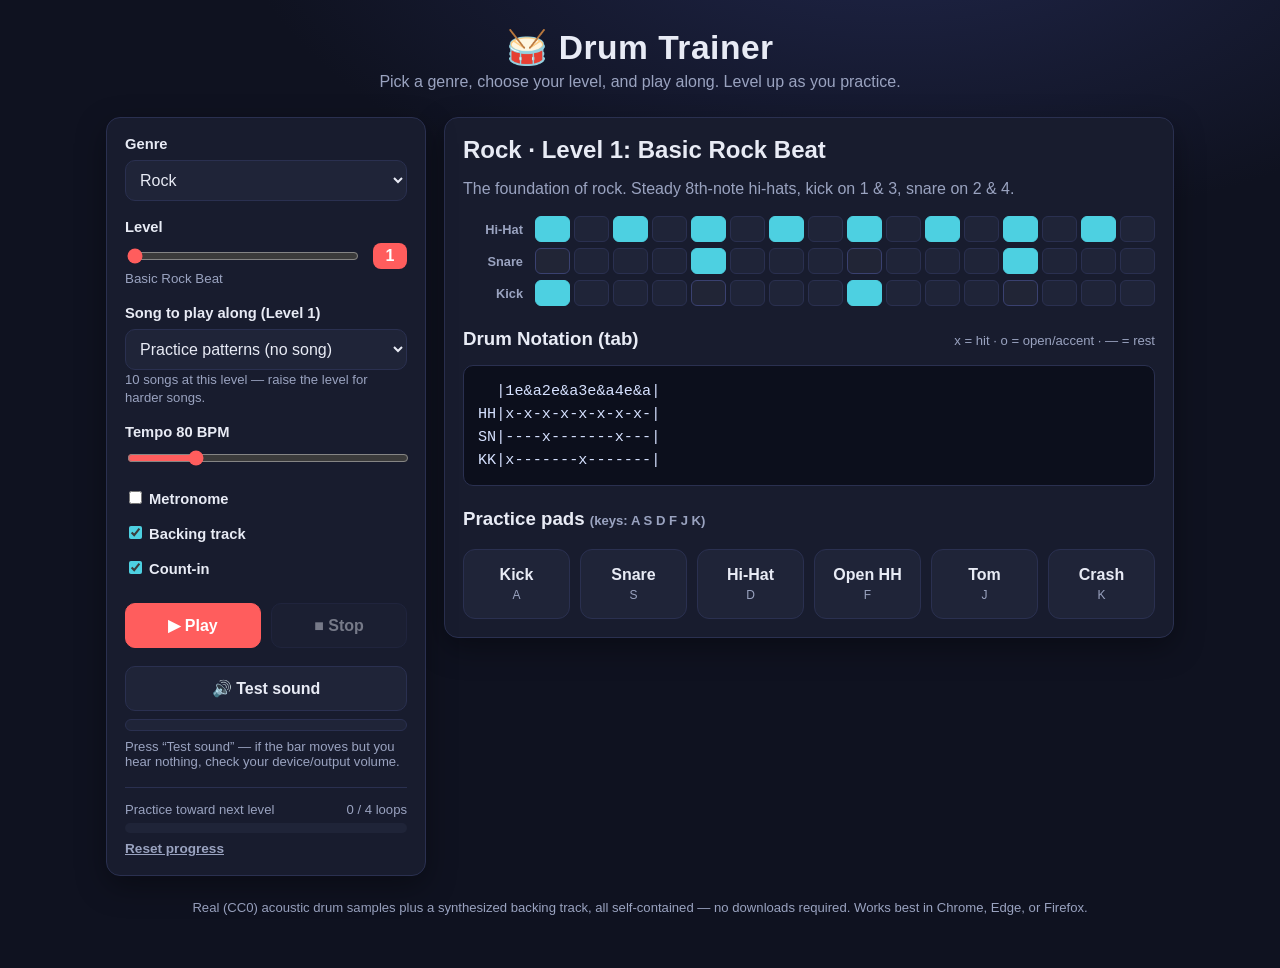
==== drum_trainer/index.html @ 0a499dce "Add 200 play-along songs categorized by level (10 per genre per level) Replaces the two-songs-per-ge" ====
<!DOCTYPE html>
<html lang="en">
<head>
  <meta charset="UTF-8" />
  <meta name="viewport" content="width=device-width, initial-scale=1.0" />
  <title>Drum Trainer — Learn to Play the Drums</title>
  <link rel="stylesheet" href="styles.css" />
</head>
<body>
  <header class="app-header">
    <h1>🥁 Drum Trainer</h1>
    <p class="tagline">Pick a genre, choose your level, and play along. Level up as you practice.</p>
  </header>

  <main class="layout">
    <!-- ============ SETUP / CONTROL PANEL ============ -->
    <section class="panel controls" aria-label="Controls">
      <div class="control-group">
        <label for="genre">Genre</label>
        <select id="genre"></select>
      </div>

      <div class="control-group">
        <label for="level">Level</label>
        <div class="level-row">
          <input type="range" id="level" min="1" max="5" step="1" value="1" />
          <span id="level-badge" class="badge">1</span>
        </div>
        <small id="level-name" class="muted"></small>
      </div>

      <div class="control-group">
        <label for="song" id="song-label">Song to play along</label>
        <select id="song"></select>
        <small id="song-hint" class="muted small"></small>
      </div>

      <div class="control-group">
        <label for="tempo">Tempo <span id="tempo-value">90</span> BPM</label>
        <input type="range" id="tempo" min="50" max="180" step="1" value="90" />
      </div>

      <div class="control-group toggles">
        <label class="check"><input type="checkbox" id="metronome" /> Metronome</label>
        <label class="check"><input type="checkbox" id="backing" checked /> Backing track</label>
        <label class="check"><input type="checkbox" id="countin" checked /> Count-in</label>
      </div>

      <div class="transport">
        <button id="play" class="btn btn-primary">▶ Play</button>
        <button id="stop" class="btn" disabled>■ Stop</button>
      </div>

      <div class="control-group sound-check">
        <button id="test-sound" class="btn">🔊 Test sound</button>
        <div class="meter" title="Live audio output level">
          <div id="meter-fill" class="meter-fill"></div>
        </div>
        <small id="audio-status" class="muted small">Press “Test sound” — if the bar moves but you hear nothing, check your device/output volume.</small>
      </div>

      <div class="progress-wrap">
        <div class="progress-label">
          <span>Practice toward next level</span>
          <span id="loops-count">0 / 4 loops</span>
        </div>
        <div class="progress-bar"><div id="progress-fill" class="progress-fill"></div></div>
        <button id="reset-progress" class="btn btn-link">Reset progress</button>
      </div>
    </section>

    <!-- ============ NOTATION / PLAY AREA ============ -->
    <section class="panel stage" aria-label="Drum notation">
      <div class="stage-header">
        <h2 id="pattern-title">—</h2>
        <p id="pattern-tip" class="muted"></p>
      </div>

      <!-- Visual step-sequencer grid -->
      <div id="grid" class="grid" role="img" aria-label="Drum pattern grid"></div>

      <!-- Standard text drum tab -->
      <div class="tab-section">
        <div class="tab-header">
          <h3>Drum Notation (tab)</h3>
          <span class="muted small">x = hit · o = open/accent · — = rest</span>
        </div>
        <pre id="drum-tab" class="drum-tab"></pre>
      </div>

      <!-- Manual practice pads -->
      <div class="pads-section">
        <h3>Practice pads <span class="muted small">(keys: A S D F J K)</span></h3>
        <div id="pads" class="pads"></div>
      </div>
    </section>
  </main>

  <footer class="app-footer">
    <p class="muted small">Real (CC0) acoustic drum samples plus a synthesized backing track, all self-contained — no downloads required. Works best in Chrome, Edge, or Firefox.</p>
  </footer>

  <script src="samples.js"></script>
  <script src="audio.js"></script>
  <script src="patterns.js"></script>
  <script src="songs.js"></script>
  <script src="app.js"></script>
</body>
</html>
---- drum_trainer/styles.css ----
:root {
  --bg: #0f1220;
  --panel: #181c2e;
  --panel-2: #1f2438;
  --text: #e8ebf5;
  --muted: #9aa3c0;
  --accent: #ff5d5d;
  --accent-2: #4dd0e1;
  --good: #5ad17f;
  --line: #2a3050;
  --radius: 14px;
  --shadow: 0 10px 30px rgba(0,0,0,0.35);
  font-family: -apple-system, BlinkMacSystemFont, "Segoe UI", Roboto, Helvetica, Arial, sans-serif;
}

* { box-sizing: border-box; }

body {
  margin: 0;
  background: radial-gradient(1200px 600px at 70% -10%, #20264a 0%, var(--bg) 55%);
  color: var(--text);
  min-height: 100vh;
  padding-bottom: 40px;
}

.app-header {
  text-align: center;
  padding: 28px 16px 8px;
}
.app-header h1 { margin: 0; font-size: 2.1rem; letter-spacing: 0.5px; }
.tagline { color: var(--muted); margin: 6px 0 0; }

.layout {
  max-width: 1100px;
  margin: 18px auto;
  padding: 0 16px;
  display: grid;
  grid-template-columns: 320px 1fr;
  gap: 18px;
  align-items: start;
}
@media (max-width: 860px) {
  .layout { grid-template-columns: 1fr; }
}

.panel {
  background: var(--panel);
  border: 1px solid var(--line);
  border-radius: var(--radius);
  padding: 18px;
  box-shadow: var(--shadow);
}

/* ---------- Controls ---------- */
.controls { position: sticky; top: 16px; }
.control-group { margin-bottom: 18px; }
.control-group > label {
  display: block;
  font-weight: 600;
  margin-bottom: 8px;
  font-size: 0.92rem;
}
select, input[type="range"] { width: 100%; }
select {
  background: var(--panel-2);
  color: var(--text);
  border: 1px solid var(--line);
  border-radius: 10px;
  padding: 10px;
  font-size: 1rem;
}
input[type="range"] { accent-color: var(--accent); }

.level-row { display: flex; align-items: center; gap: 12px; }
.badge {
  background: var(--accent);
  color: #fff;
  font-weight: 700;
  border-radius: 8px;
  padding: 4px 12px;
  min-width: 34px;
  text-align: center;
}

.toggles { display: flex; flex-direction: column; gap: 8px; }
.check { font-weight: 500; display: flex; align-items: center; gap: 8px; cursor: pointer; }
.check input { accent-color: var(--accent-2); width: auto; }

.transport { display: flex; gap: 10px; margin: 6px 0 18px; }
.btn {
  flex: 1;
  background: var(--panel-2);
  color: var(--text);
  border: 1px solid var(--line);
  border-radius: 10px;
  padding: 12px;
  font-size: 1rem;
  font-weight: 600;
  cursor: pointer;
  transition: transform .05s ease, background .15s ease;
}
.btn:hover:not(:disabled) { background: #283054; }
.btn:active:not(:disabled) { transform: translateY(1px); }
.btn:disabled { opacity: .45; cursor: not-allowed; }
.btn-primary { background: var(--accent); border-color: var(--accent); color: #fff; }
.btn-primary:hover:not(:disabled) { background: #ff7070; }
.btn-link {
  flex: none; background: none; border: none; color: var(--muted);
  text-decoration: underline; padding: 0; font-size: .85rem; margin-top: 8px;
}

/* ---------- Sound check ---------- */
.sound-check { display: flex; flex-direction: column; gap: 8px; }
.meter { background: var(--panel-2); border: 1px solid var(--line); border-radius: 999px; height: 12px; overflow: hidden; }
.meter-fill { height: 100%; width: 0%; background: linear-gradient(90deg, var(--good), #ffd166, var(--accent)); transition: width .06s linear; }

/* ---------- Progress ---------- */
.progress-wrap { border-top: 1px solid var(--line); padding-top: 14px; }
.progress-label { display: flex; justify-content: space-between; font-size: .82rem; color: var(--muted); margin-bottom: 6px; }
.progress-bar { background: var(--panel-2); border-radius: 999px; height: 10px; overflow: hidden; }
.progress-fill { background: linear-gradient(90deg, var(--accent-2), var(--good)); height: 100%; width: 0%; transition: width .3s ease; }

/* ---------- Stage ---------- */
.stage-header h2 { margin: 0 0 4px; }
.muted { color: var(--muted); }
.small { font-size: .82rem; }

/* ---------- Grid sequencer ---------- */
.grid { display: grid; gap: 6px; margin: 18px 0 22px; overflow-x: auto; }
.grid-row { display: grid; grid-template-columns: 64px 1fr; align-items: center; gap: 8px; }
.row-label {
  font-size: .8rem; font-weight: 700; color: var(--muted);
  text-align: right; padding-right: 4px; white-space: nowrap;
}
.steps { display: grid; gap: 4px; }
.cell {
  height: 26px; border-radius: 6px;
  background: var(--panel-2); border: 1px solid var(--line);
}
.cell.beat { border-color: #3a4170; }
.cell.on { background: var(--accent-2); border-color: var(--accent-2); }
.cell.on.accent { background: var(--accent); border-color: var(--accent); }
.cell.playing { outline: 2px solid #fff; outline-offset: -2px; }
.cell.flash { box-shadow: 0 0 0 2px #fff inset; }
.beatline { background: rgba(255,255,255,0.04); }

/* ---------- Drum tab ---------- */
.tab-section { margin-top: 8px; }
.tab-header { display: flex; align-items: baseline; gap: 12px; justify-content: space-between; }
.tab-header h3 { margin: 0; }
.drum-tab {
  background: #0c0f1c; border: 1px solid var(--line); border-radius: 10px;
  padding: 14px; overflow-x: auto; font-family: "SFMono-Regular", Consolas, "Liberation Mono", monospace;
  font-size: .95rem; line-height: 1.5; color: #d6e1ff;
}

/* ---------- Pads ---------- */
.pads-section { margin-top: 22px; }
.pads { display: flex; flex-wrap: wrap; gap: 10px; margin-top: 10px; }
.pad {
  flex: 1 1 90px; min-width: 90px;
  background: var(--panel-2); border: 1px solid var(--line);
  border-radius: 12px; padding: 16px 10px; text-align: center;
  cursor: pointer; user-select: none; transition: transform .05s, background .1s;
}
.pad:active, .pad.hit { background: var(--accent); border-color: var(--accent); transform: translateY(2px); }
.pad .pad-name { font-weight: 700; }
.pad .pad-key { display: block; color: var(--muted); font-size: .75rem; margin-top: 4px; }

.app-footer { text-align: center; margin-top: 24px; padding: 0 16px; }
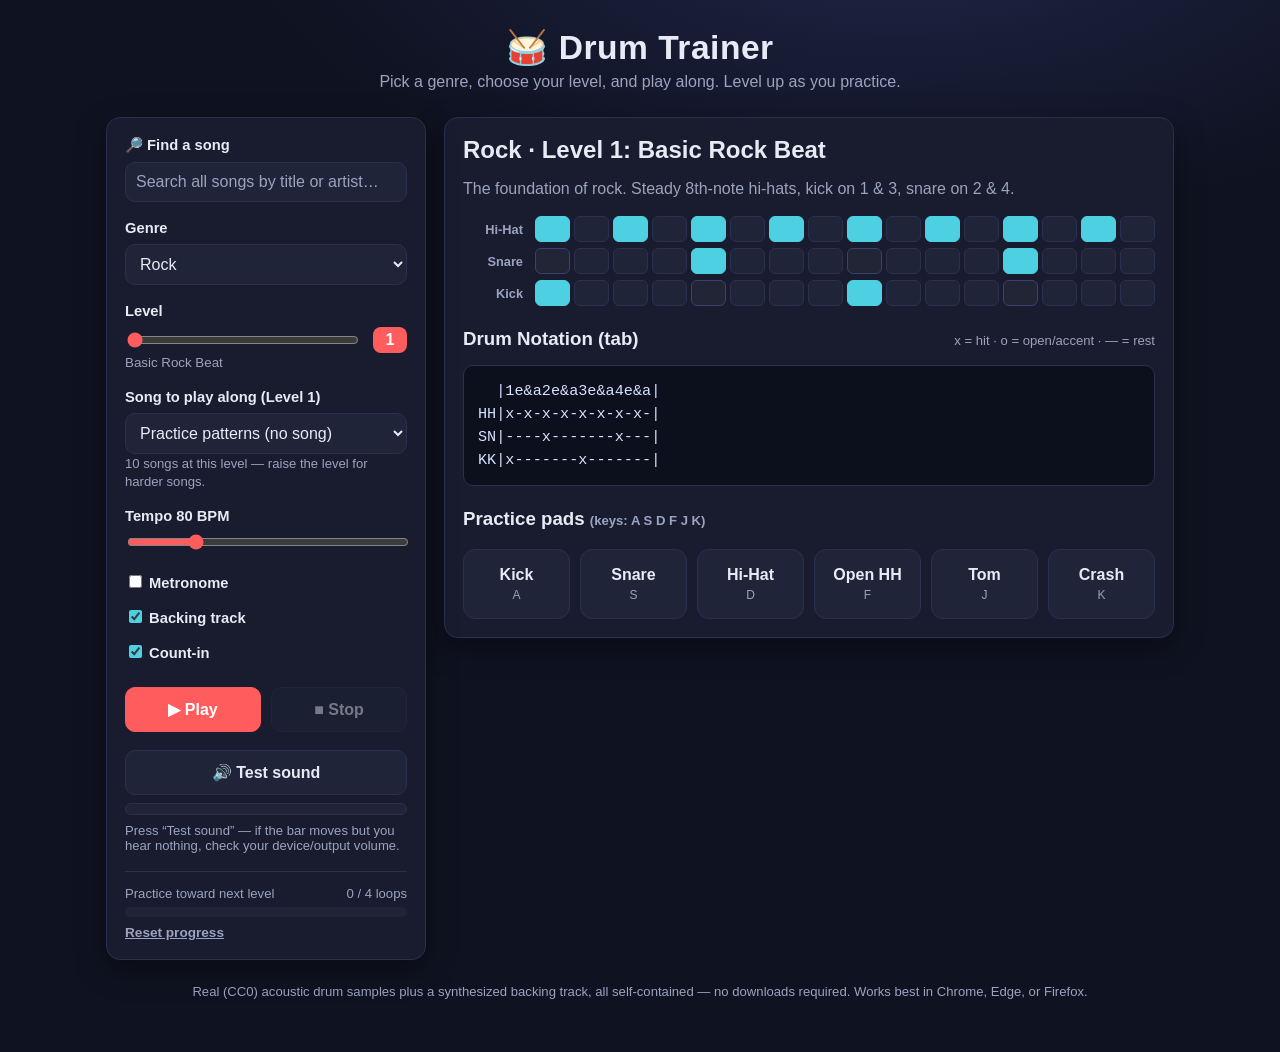
==== commit 94cd9923: "Add a global song search across all genres and levels A "Find a song" box filters all 200 songs by t" ====
--- a/drum_trainer/index.html
+++ b/drum_trainer/index.html
@@ -15,6 +15,12 @@
   <main class="layout">
     <!-- ============ SETUP / CONTROL PANEL ============ -->
     <section class="panel controls" aria-label="Controls">
+      <div class="control-group search-group">
+        <label for="song-search">🔎 Find a song</label>
+        <input type="text" id="song-search" autocomplete="off" placeholder="Search all songs by title or artist…" />
+        <div id="search-results" class="search-results" hidden></div>
+      </div>
+
       <div class="control-group">
         <label for="genre">Genre</label>
         <select id="genre"></select>
--- a/drum_trainer/styles.css
+++ b/drum_trainer/styles.css
@@ -109,6 +109,52 @@
   text-decoration: underline; padding: 0; font-size: .85rem; margin-top: 8px;
 }
 
+/* ---------- Song search ---------- */
+.search-group { position: relative; }
+input[type="text"] {
+  width: 100%;
+  background: var(--panel-2);
+  color: var(--text);
+  border: 1px solid var(--line);
+  border-radius: 10px;
+  padding: 10px;
+  font-size: 1rem;
+}
+input[type="text"]::placeholder { color: var(--muted); }
+.search-results {
+  position: absolute;
+  z-index: 20;
+  top: 100%;
+  left: 0;
+  right: 0;
+  margin-top: 6px;
+  background: var(--panel-2);
+  border: 1px solid var(--line);
+  border-radius: 10px;
+  box-shadow: var(--shadow);
+  max-height: 320px;
+  overflow-y: auto;
+}
+.search-item {
+  display: flex;
+  justify-content: space-between;
+  align-items: center;
+  gap: 8px;
+  padding: 9px 12px;
+  cursor: pointer;
+  border-bottom: 1px solid var(--line);
+}
+.search-item:last-child { border-bottom: none; }
+.search-item:hover, .search-item.active { background: #283054; }
+.search-item .si-name { font-size: .9rem; }
+.search-item .si-artist { color: var(--muted); font-size: .78rem; }
+.search-item .si-tag {
+  flex: none; font-size: .68rem; font-weight: 700; text-transform: uppercase;
+  letter-spacing: .04em; color: var(--bg); background: var(--accent-2);
+  border-radius: 6px; padding: 3px 7px; white-space: nowrap;
+}
+.search-empty { padding: 12px; color: var(--muted); font-size: .85rem; }
+
 /* ---------- Sound check ---------- */
 .sound-check { display: flex; flex-direction: column; gap: 8px; }
 .meter { background: var(--panel-2); border: 1px solid var(--line); border-radius: 999px; height: 12px; overflow: hidden; }
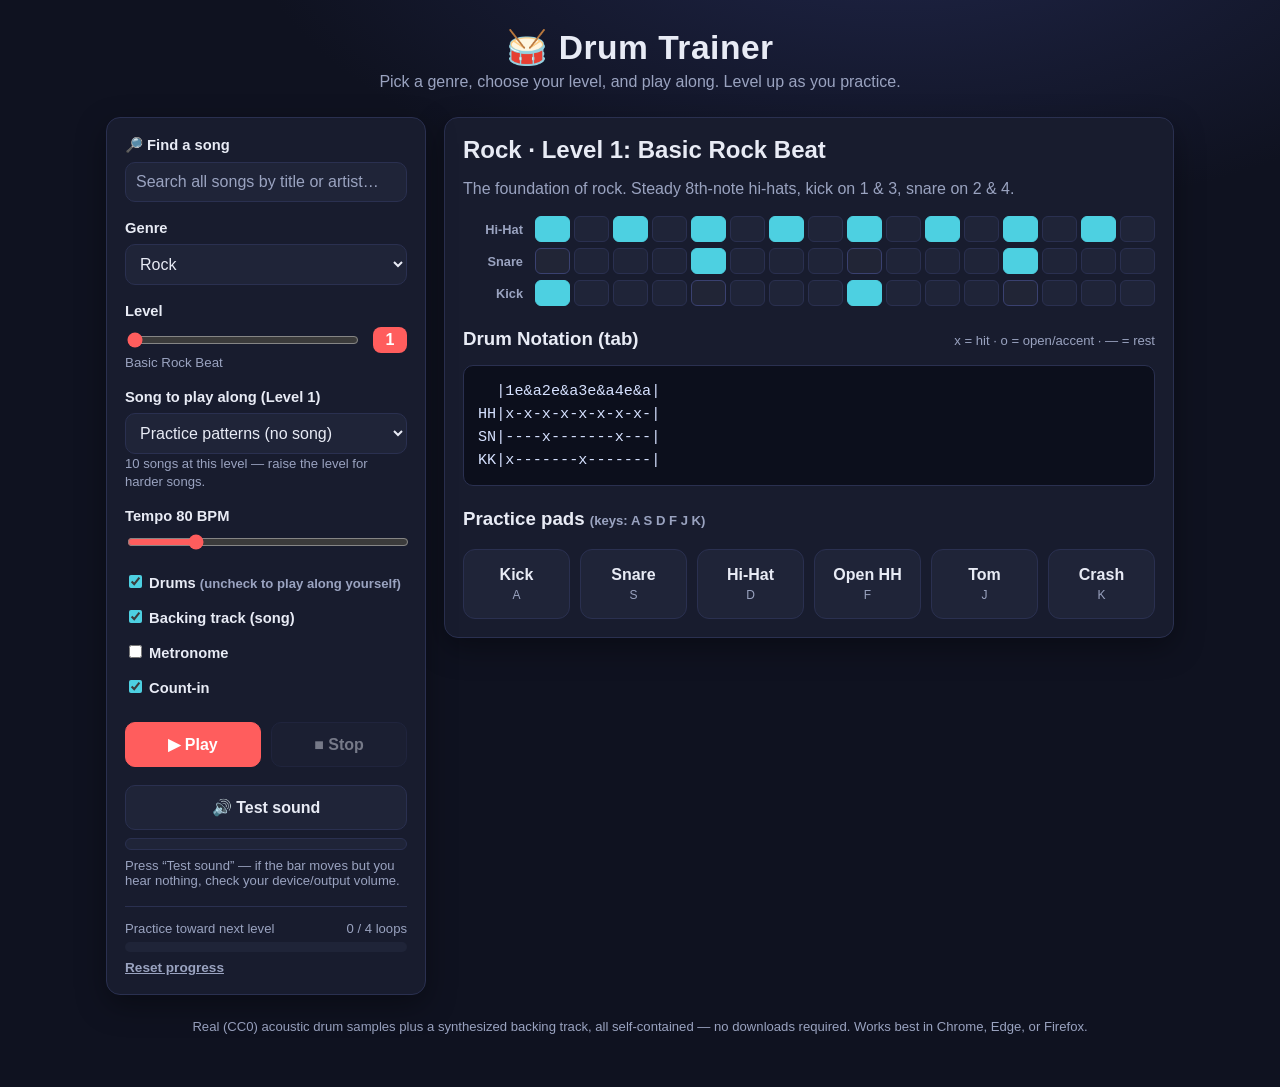
==== commit ec7a09cb: "Add a Drums on/off toggle for play-along Lets the user mute the app's drums while the song's backing" ====
--- a/drum_trainer/index.html
+++ b/drum_trainer/index.html
@@ -47,8 +47,9 @@
       </div>
 
       <div class="control-group toggles">
+        <label class="check"><input type="checkbox" id="drums" checked /> Drums <span class="muted small">(uncheck to play along yourself)</span></label>
+        <label class="check"><input type="checkbox" id="backing" checked /> Backing track (song)</label>
         <label class="check"><input type="checkbox" id="metronome" /> Metronome</label>
-        <label class="check"><input type="checkbox" id="backing" checked /> Backing track</label>
         <label class="check"><input type="checkbox" id="countin" checked /> Count-in</label>
       </div>
 
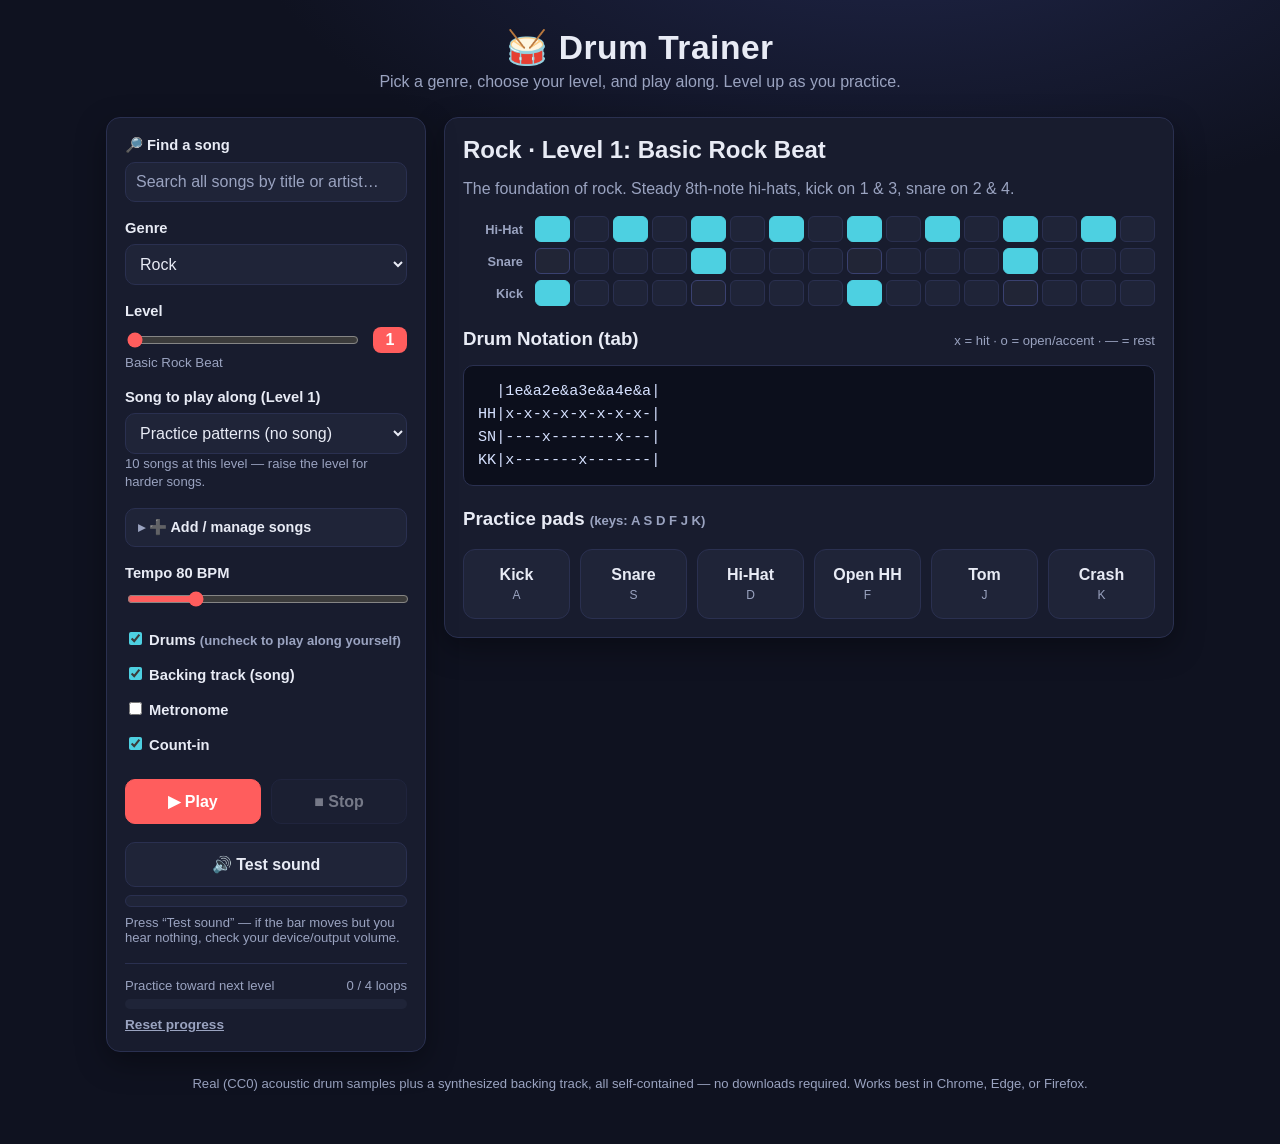
==== commit 4198e96a: "Let users add their own songs and change any song's level Adds an "Add / manage songs" panel: users " ====
--- a/drum_trainer/index.html
+++ b/drum_trainer/index.html
@@ -40,6 +40,32 @@
         <select id="song"></select>
         <small id="song-hint" class="muted small"></small>
       </div>
+
+      <details class="manage">
+        <summary>➕ Add / manage songs</summary>
+        <div class="manage-body">
+          <p class="muted small">Add your own song to practice with. Live internet search isn’t available inside this sandboxed page, so use the lookup link to find a song’s tempo/feel, then enter it here. Added songs are saved in your browser.</p>
+          <input id="cs-title" type="text" placeholder="Song title" autocomplete="off" />
+          <input id="cs-artist" type="text" placeholder="Artist" autocomplete="off" />
+          <div class="manage-row">
+            <select id="cs-genre" aria-label="Genre"></select>
+            <select id="cs-level" aria-label="Level"></select>
+          </div>
+          <div class="manage-row">
+            <input id="cs-bpm" type="number" min="40" max="220" value="100" aria-label="Tempo (BPM)" />
+            <select id="cs-key" aria-label="Key"></select>
+          </div>
+          <div class="manage-row">
+            <button id="cs-add" class="btn btn-primary">Add song</button>
+            <a id="cs-lookup" class="btn" href="https://www.google.com/search?q=drum+beat" target="_blank" rel="noopener">🔗 Look&nbsp;up</a>
+          </div>
+          <div id="cs-msg" class="muted small"></div>
+          <hr class="manage-hr" />
+          <label class="muted small" for="cs-move">Change the selected song’s level</label>
+          <select id="cs-move" aria-label="Move selected song to level"></select>
+          <div id="cs-list" class="cs-list"></div>
+        </div>
+      </details>
 
       <div class="control-group">
         <label for="tempo">Tempo <span id="tempo-value">90</span> BPM</label>
--- a/drum_trainer/styles.css
+++ b/drum_trainer/styles.css
@@ -109,6 +109,24 @@
   text-decoration: underline; padding: 0; font-size: .85rem; margin-top: 8px;
 }
 
+/* ---------- Manage / add songs ---------- */
+.manage { margin-bottom: 18px; border: 1px solid var(--line); border-radius: 10px; background: var(--panel-2); }
+.manage > summary { cursor: pointer; padding: 10px 12px; font-weight: 600; font-size: .9rem; list-style: none; }
+.manage > summary::-webkit-details-marker { display: none; }
+.manage > summary::before { content: "▸ "; color: var(--muted); }
+.manage[open] > summary::before { content: "▾ "; }
+.manage-body { padding: 0 12px 12px; display: flex; flex-direction: column; gap: 8px; }
+.manage-body input, .manage-body select { width: 100%; }
+.manage-row { display: flex; gap: 8px; }
+.manage-row > * { flex: 1; }
+.manage-row .btn { padding: 10px; }
+#cs-lookup { display: flex; align-items: center; justify-content: center; text-decoration: none; }
+.manage-hr { border: none; border-top: 1px solid var(--line); margin: 6px 0; width: 100%; }
+.cs-list { display: flex; flex-direction: column; gap: 6px; }
+.cs-item { display: flex; align-items: center; justify-content: space-between; gap: 8px; background: var(--panel); border: 1px solid var(--line); border-radius: 8px; padding: 7px 10px; }
+.cs-item .cs-name { font-size: .82rem; cursor: pointer; flex: 1; }
+.cs-item .cs-del { background: none; border: none; color: var(--accent); cursor: pointer; font-size: 1rem; line-height: 1; padding: 2px 4px; }
+
 /* ---------- Song search ---------- */
 .search-group { position: relative; }
 input[type="text"] {
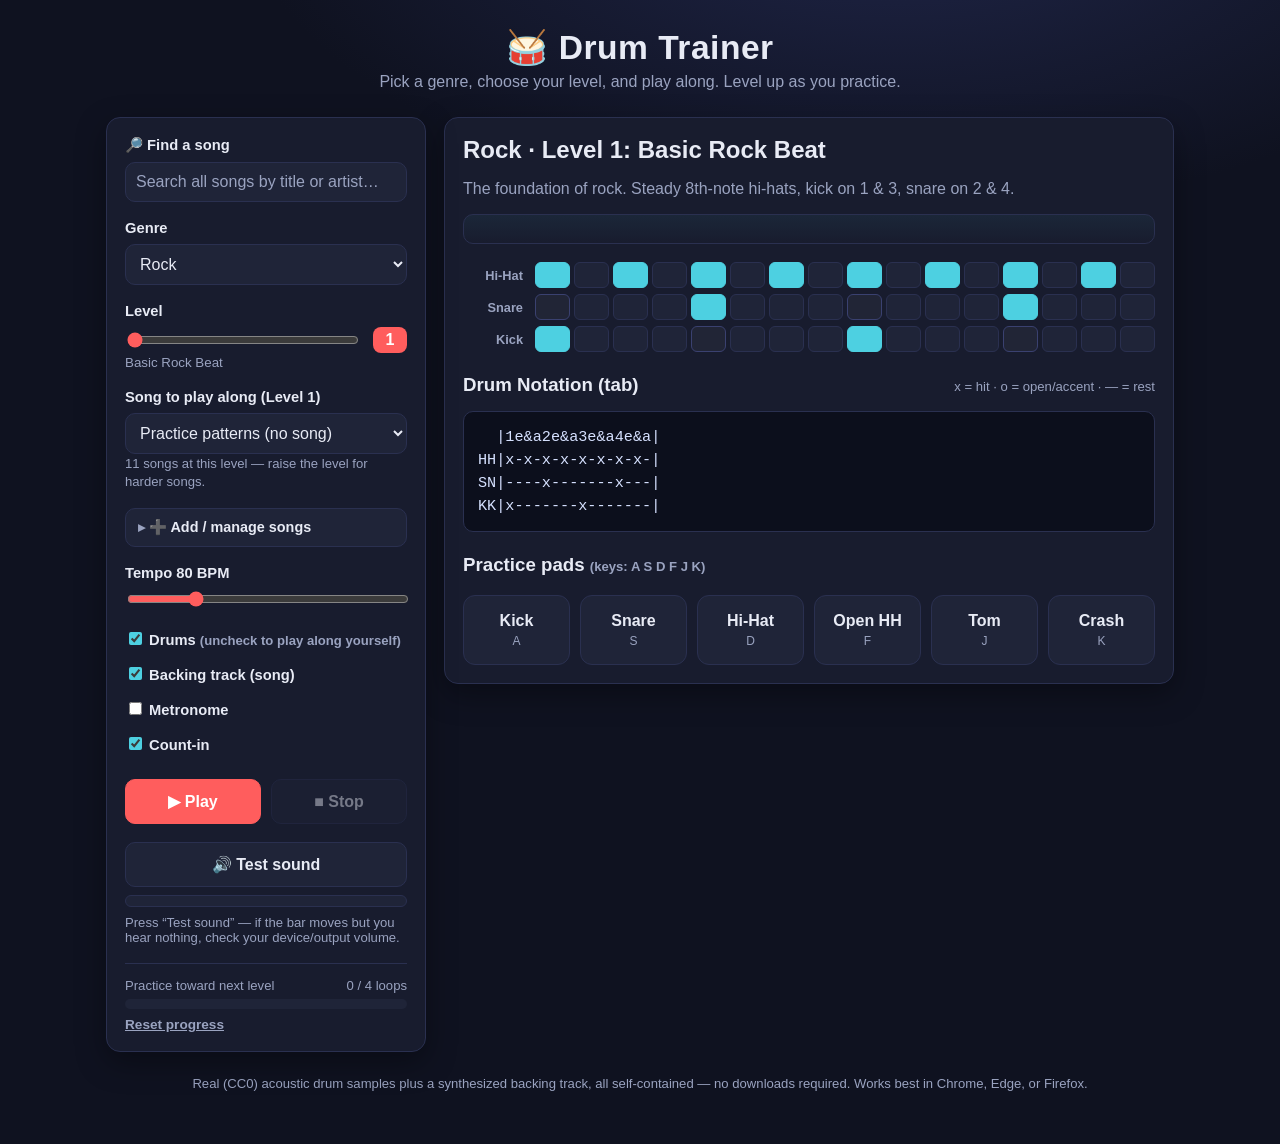
==== commit d8b6e1c8: "Add public-domain songs with real melody + lyrics, and a sample-status indicator Public-domain tunes" ====
--- a/drum_trainer/index.html
+++ b/drum_trainer/index.html
@@ -109,6 +109,9 @@
         <p id="pattern-tip" class="muted"></p>
       </div>
 
+      <!-- Lyrics (public-domain songs) -->
+      <div id="lyrics" class="lyrics" hidden></div>
+
       <!-- Visual step-sequencer grid -->
       <div id="grid" class="grid" role="img" aria-label="Drum pattern grid"></div>
 
@@ -137,6 +140,7 @@
   <script src="audio.js"></script>
   <script src="patterns.js"></script>
   <script src="songs.js"></script>
+  <script src="classics.js"></script>
   <script src="app.js"></script>
 </body>
 </html>
--- a/drum_trainer/styles.css
+++ b/drum_trainer/styles.css
@@ -189,6 +189,17 @@
 .muted { color: var(--muted); }
 .small { font-size: .82rem; }
 
+/* ---------- Lyrics ---------- */
+.lyrics {
+  margin: 14px 0 4px; padding: 14px 16px;
+  background: linear-gradient(180deg, rgba(77,208,225,0.06), rgba(0,0,0,0.0));
+  border: 1px solid var(--line); border-radius: 10px;
+  display: flex; flex-wrap: wrap; gap: 4px 12px;
+}
+.lyrics .lyric-head { width: 100%; font-size: .78rem; font-weight: 700; letter-spacing: .04em; text-transform: uppercase; color: var(--muted); margin-bottom: 4px; }
+.lyric-line { font-size: 1rem; color: var(--muted); transition: color .15s, transform .15s; }
+.lyric-line.active { color: var(--accent-2); font-weight: 700; transform: scale(1.04); }
+
 /* ---------- Grid sequencer ---------- */
 .grid { display: grid; gap: 6px; margin: 18px 0 22px; overflow-x: auto; }
 .grid-row { display: grid; grid-template-columns: 64px 1fr; align-items: center; gap: 8px; }
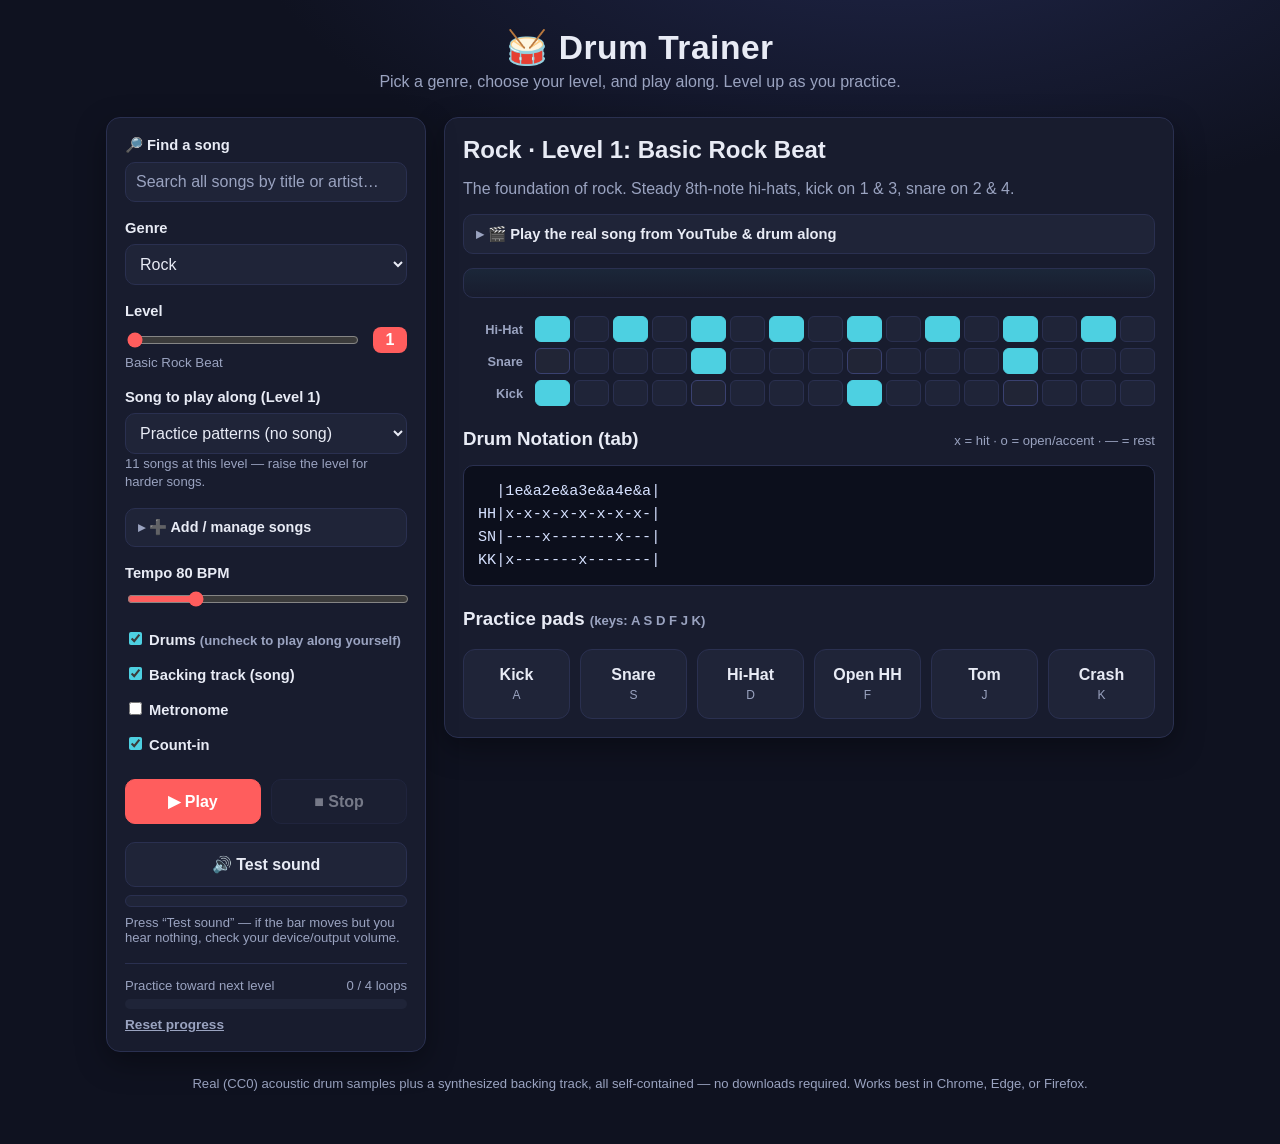
==== commit 89d8b8ae: "Add YouTube play-along and label copyrighted songs as practice grooves Adds a "Play the real song fr" ====
--- a/drum_trainer/index.html
+++ b/drum_trainer/index.html
@@ -109,6 +109,20 @@
         <p id="pattern-tip" class="muted"></p>
       </div>
 
+      <details class="yt">
+        <summary>🎬 Play the real song from YouTube &amp; drum along</summary>
+        <div class="yt-body">
+          <p class="muted small">Play the actual recording from YouTube and drum along — read the notation below and uncheck <strong>Drums</strong> so you play them yourself. Paste a YouTube link and press Load, or use Search to find the song.</p>
+          <div class="yt-row">
+            <input id="yt-input" type="text" placeholder="Paste a YouTube link…" autocomplete="off" />
+            <button id="yt-load" class="btn">Load</button>
+            <a id="yt-search" class="btn" href="https://www.youtube.com/results?search_query=drums" target="_blank" rel="noopener">Search ↗</a>
+          </div>
+          <div id="yt-frame" class="yt-frame"></div>
+          <div id="yt-note" class="muted small"></div>
+        </div>
+      </details>
+
       <!-- Lyrics (public-domain songs) -->
       <div id="lyrics" class="lyrics" hidden></div>
 
--- a/drum_trainer/styles.css
+++ b/drum_trainer/styles.css
@@ -189,6 +189,20 @@
 .muted { color: var(--muted); }
 .small { font-size: .82rem; }
 
+/* ---------- YouTube play-along ---------- */
+.yt { margin: 12px 0; border: 1px solid var(--line); border-radius: 10px; background: var(--panel-2); }
+.yt > summary { cursor: pointer; padding: 10px 12px; font-weight: 600; font-size: .92rem; list-style: none; }
+.yt > summary::-webkit-details-marker { display: none; }
+.yt > summary::before { content: "▸ "; color: var(--muted); }
+.yt[open] > summary::before { content: "▾ "; }
+.yt-body { padding: 0 12px 12px; display: flex; flex-direction: column; gap: 8px; }
+.yt-row { display: flex; gap: 8px; flex-wrap: wrap; }
+.yt-row #yt-input { flex: 1 1 200px; background: var(--panel); color: var(--text); border: 1px solid var(--line); border-radius: 10px; padding: 10px; }
+.yt-row .btn { flex: 0 0 auto; padding: 10px 16px; text-decoration: none; display: inline-flex; align-items: center; }
+.yt-frame { position: relative; width: 100%; }
+.yt-frame iframe { width: 100%; aspect-ratio: 16 / 9; border: 0; border-radius: 10px; display: block; }
+.yt-frame:empty { display: none; }
+
 /* ---------- Lyrics ---------- */
 .lyrics {
   margin: 14px 0 4px; padding: 14px 16px;
